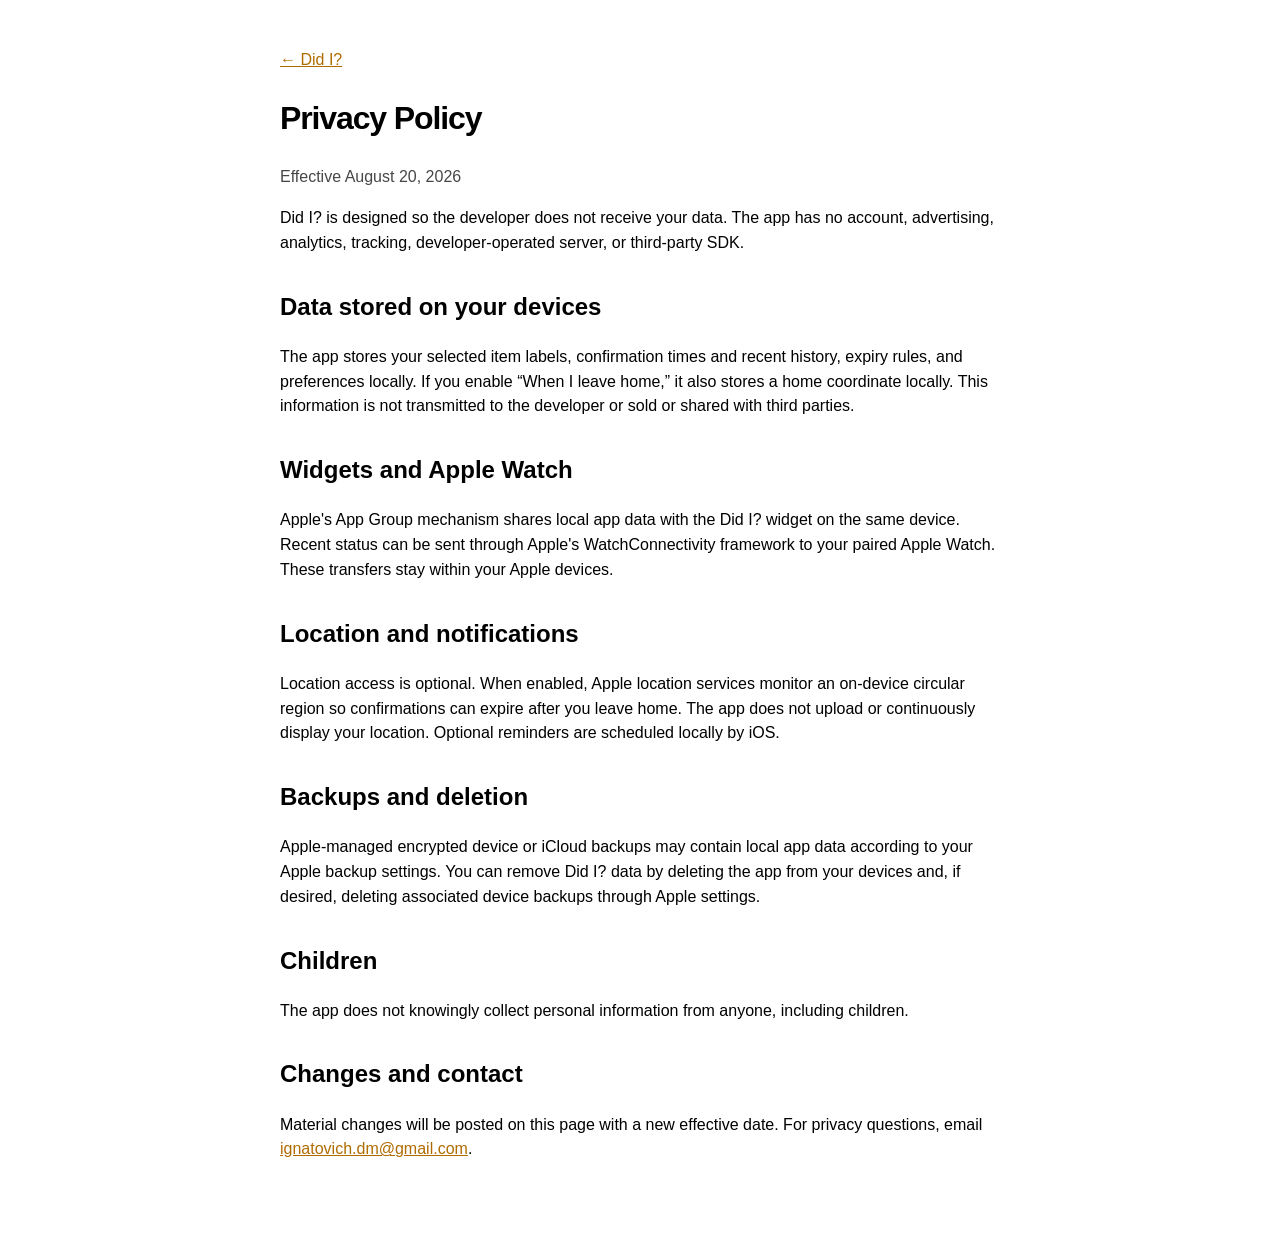
==== docs/privacy/index.html @ c9e81350 "prepared for release" ====
<!doctype html>
<html lang="en">
<head>
  <meta charset="utf-8">
  <meta name="viewport" content="width=device-width, initial-scale=1">
  <title>Privacy Policy — Did I?</title>
  <link rel="stylesheet" href="../styles.css">
</head>
<body>
  <main>
    <a href="../">← Did I?</a>
    <h1>Privacy Policy</h1>
    <p class="note">Effective August 20, 2026</p>
    <p>Did I? is designed so the developer does not receive your data. The app has no account, advertising, analytics, tracking, developer-operated server, or third-party SDK.</p>

    <h2>Data stored on your devices</h2>
    <p>The app stores your selected item labels, confirmation times and recent history, expiry rules, and preferences locally. If you enable “When I leave home,” it also stores a home coordinate locally. This information is not transmitted to the developer or sold or shared with third parties.</p>

    <h2>Widgets and Apple Watch</h2>
    <p>Apple's App Group mechanism shares local app data with the Did I? widget on the same device. Recent status can be sent through Apple's WatchConnectivity framework to your paired Apple Watch. These transfers stay within your Apple devices.</p>

    <h2>Location and notifications</h2>
    <p>Location access is optional. When enabled, Apple location services monitor an on-device circular region so confirmations can expire after you leave home. The app does not upload or continuously display your location. Optional reminders are scheduled locally by iOS.</p>

    <h2>Backups and deletion</h2>
    <p>Apple-managed encrypted device or iCloud backups may contain local app data according to your Apple backup settings. You can remove Did I? data by deleting the app from your devices and, if desired, deleting associated device backups through Apple settings.</p>

    <h2>Children</h2>
    <p>The app does not knowingly collect personal information from anyone, including children.</p>

    <h2>Changes and contact</h2>
    <p>Material changes will be posted on this page with a new effective date. For privacy questions, email <a href="mailto:ignatovich.dm@gmail.com">ignatovich.dm@gmail.com</a>.</p>
  </main>
</body>
</html>
---- docs/styles.css ----
:root { color-scheme: light dark; font-family: -apple-system, BlinkMacSystemFont, "Segoe UI", sans-serif; line-height: 1.55; }
body { max-width: 720px; margin: 0 auto; padding: 48px 24px 80px; }
h1 { letter-spacing: -0.035em; }
h2 { margin-top: 2rem; }
a { color: #b06b00; }
.lede { font-size: 1.2rem; }
.note { opacity: .72; }
nav { display: flex; gap: 1rem; margin: 2rem 0; flex-wrap: wrap; }
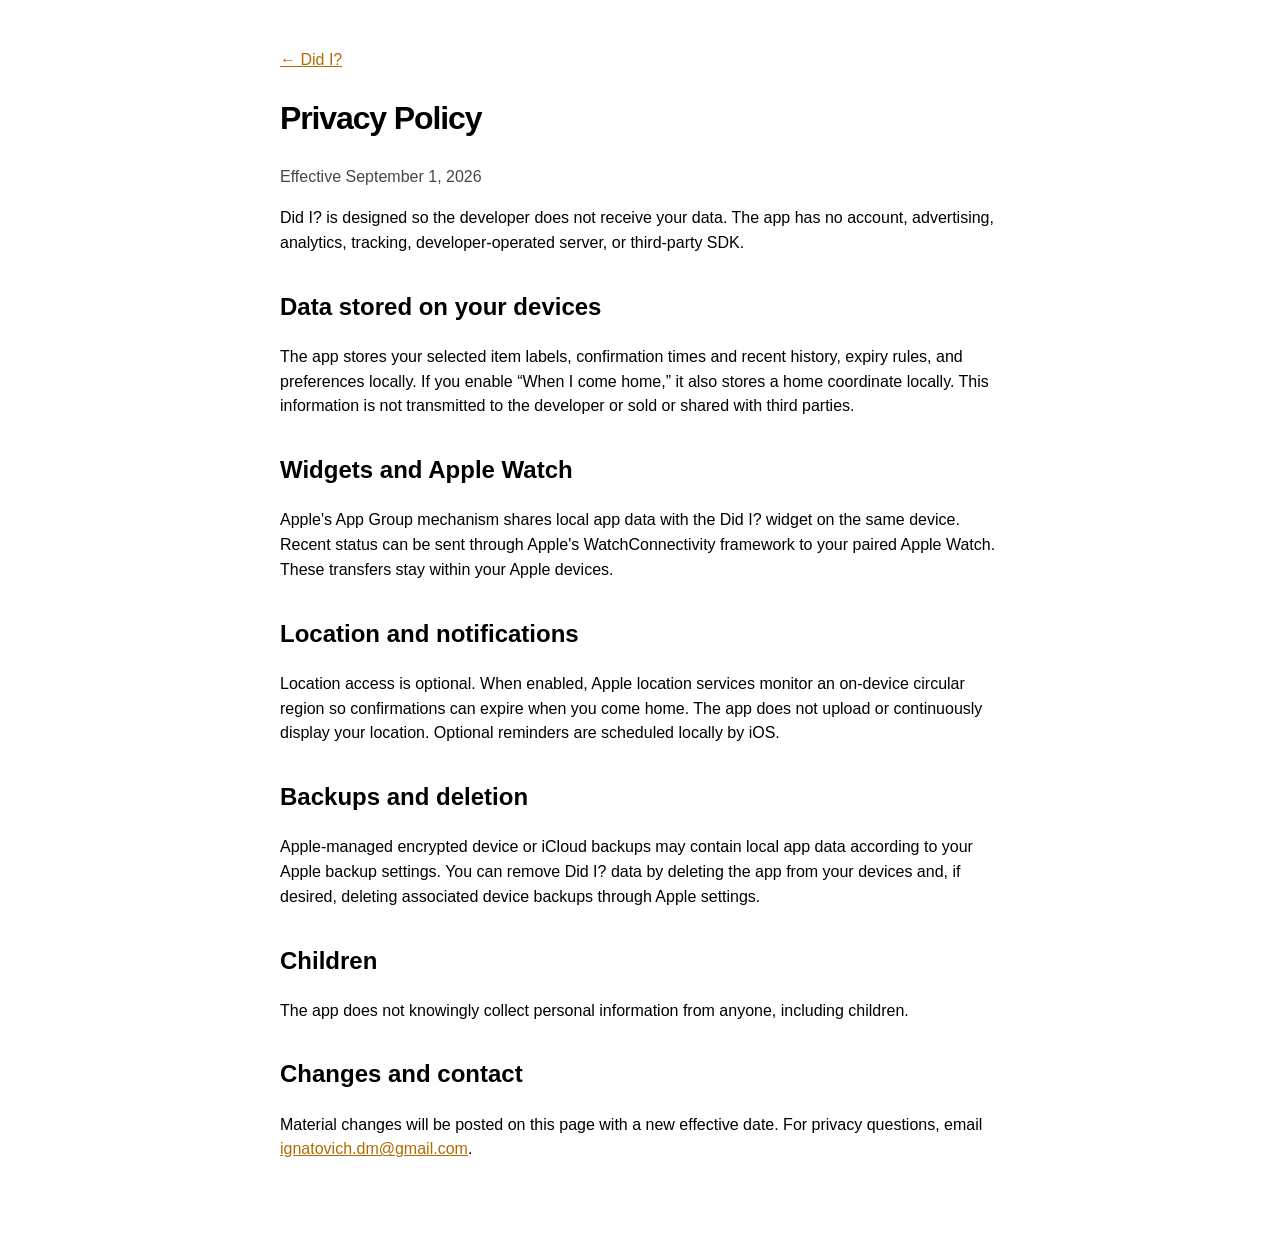
==== commit 618feb16: "added pre-release artifacts" ====
--- a/docs/privacy/index.html
+++ b/docs/privacy/index.html
@@ -10,17 +10,17 @@
   <main>
     <a href="../">← Did I?</a>
     <h1>Privacy Policy</h1>
-    <p class="note">Effective August 20, 2026</p>
+    <p class="note">Effective September 1, 2026</p>
     <p>Did I? is designed so the developer does not receive your data. The app has no account, advertising, analytics, tracking, developer-operated server, or third-party SDK.</p>
 
     <h2>Data stored on your devices</h2>
-    <p>The app stores your selected item labels, confirmation times and recent history, expiry rules, and preferences locally. If you enable “When I leave home,” it also stores a home coordinate locally. This information is not transmitted to the developer or sold or shared with third parties.</p>
+    <p>The app stores your selected item labels, confirmation times and recent history, expiry rules, and preferences locally. If you enable “When I come home,” it also stores a home coordinate locally. This information is not transmitted to the developer or sold or shared with third parties.</p>
 
     <h2>Widgets and Apple Watch</h2>
     <p>Apple's App Group mechanism shares local app data with the Did I? widget on the same device. Recent status can be sent through Apple's WatchConnectivity framework to your paired Apple Watch. These transfers stay within your Apple devices.</p>
 
     <h2>Location and notifications</h2>
-    <p>Location access is optional. When enabled, Apple location services monitor an on-device circular region so confirmations can expire after you leave home. The app does not upload or continuously display your location. Optional reminders are scheduled locally by iOS.</p>
+    <p>Location access is optional. When enabled, Apple location services monitor an on-device circular region so confirmations can expire when you come home. The app does not upload or continuously display your location. Optional reminders are scheduled locally by iOS.</p>
 
     <h2>Backups and deletion</h2>
     <p>Apple-managed encrypted device or iCloud backups may contain local app data according to your Apple backup settings. You can remove Did I? data by deleting the app from your devices and, if desired, deleting associated device backups through Apple settings.</p>
@@ -33,4 +33,3 @@
   </main>
 </body>
 </html>
-
